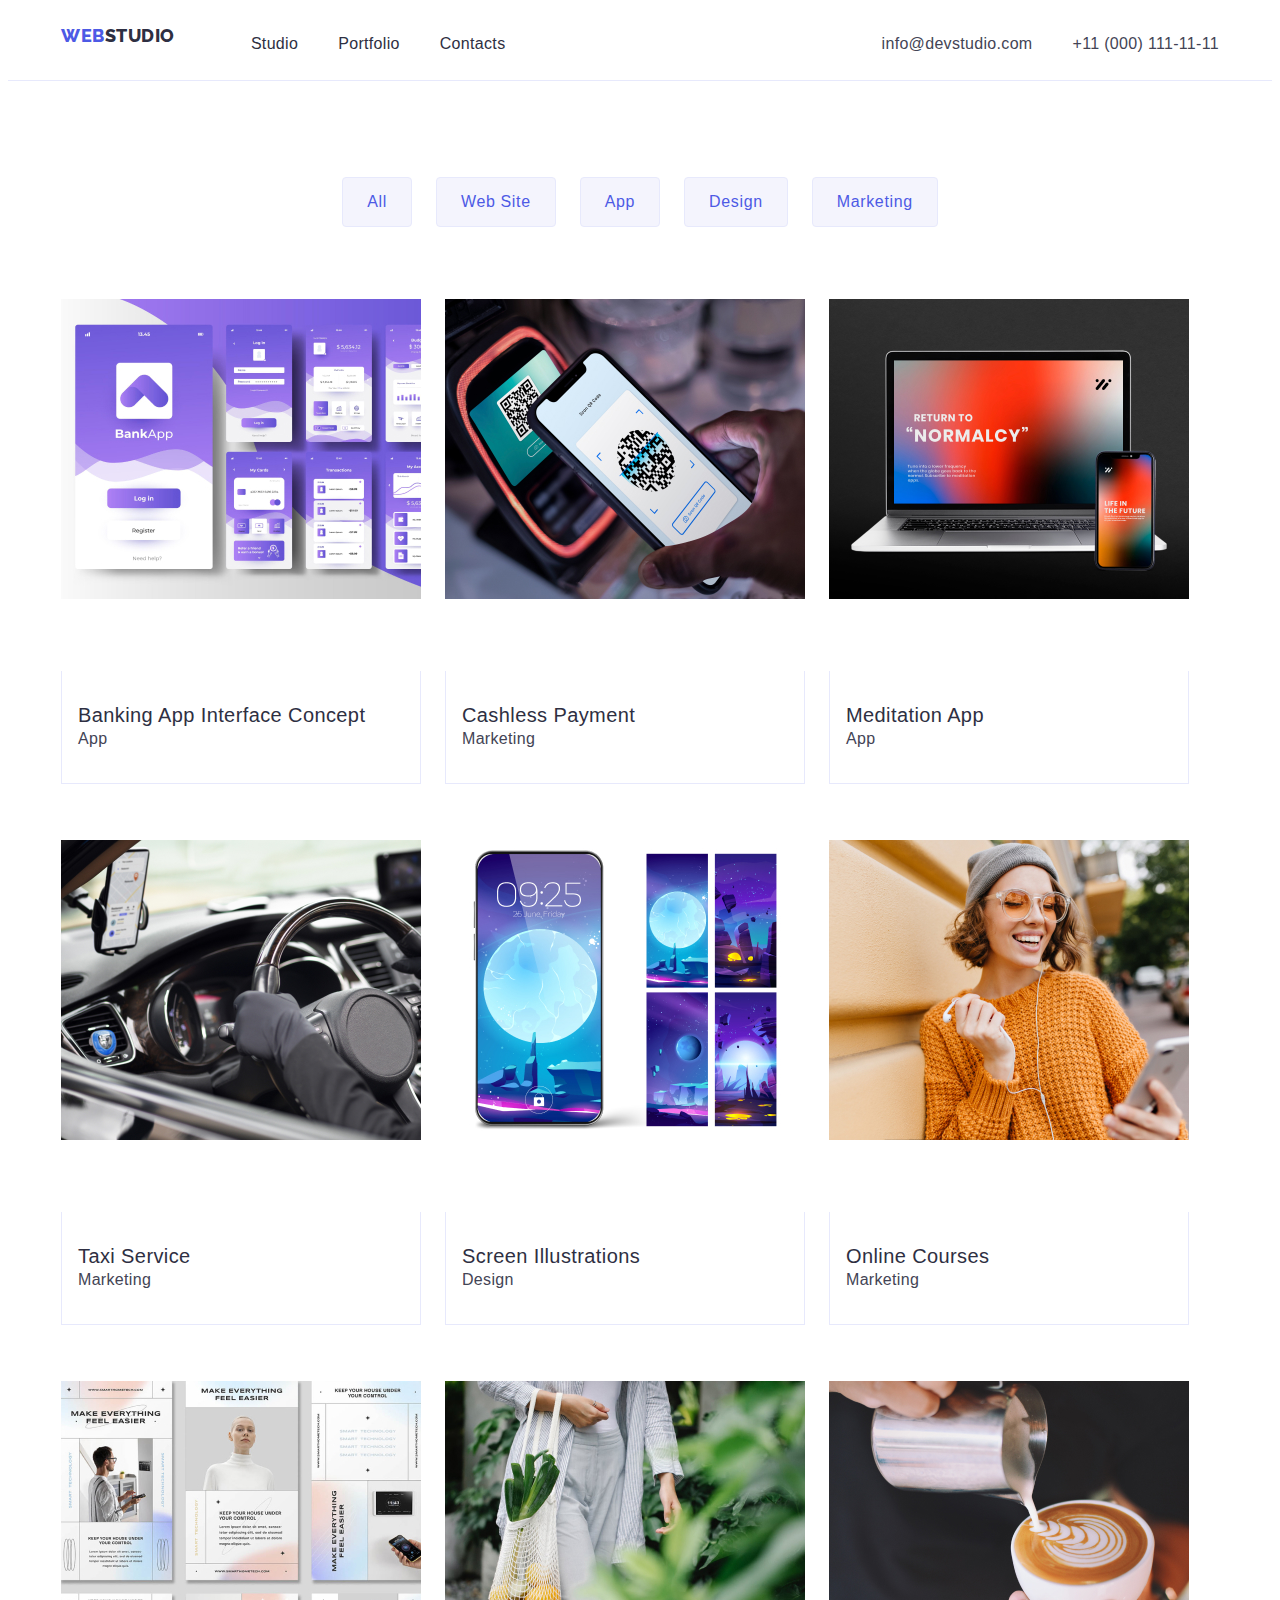
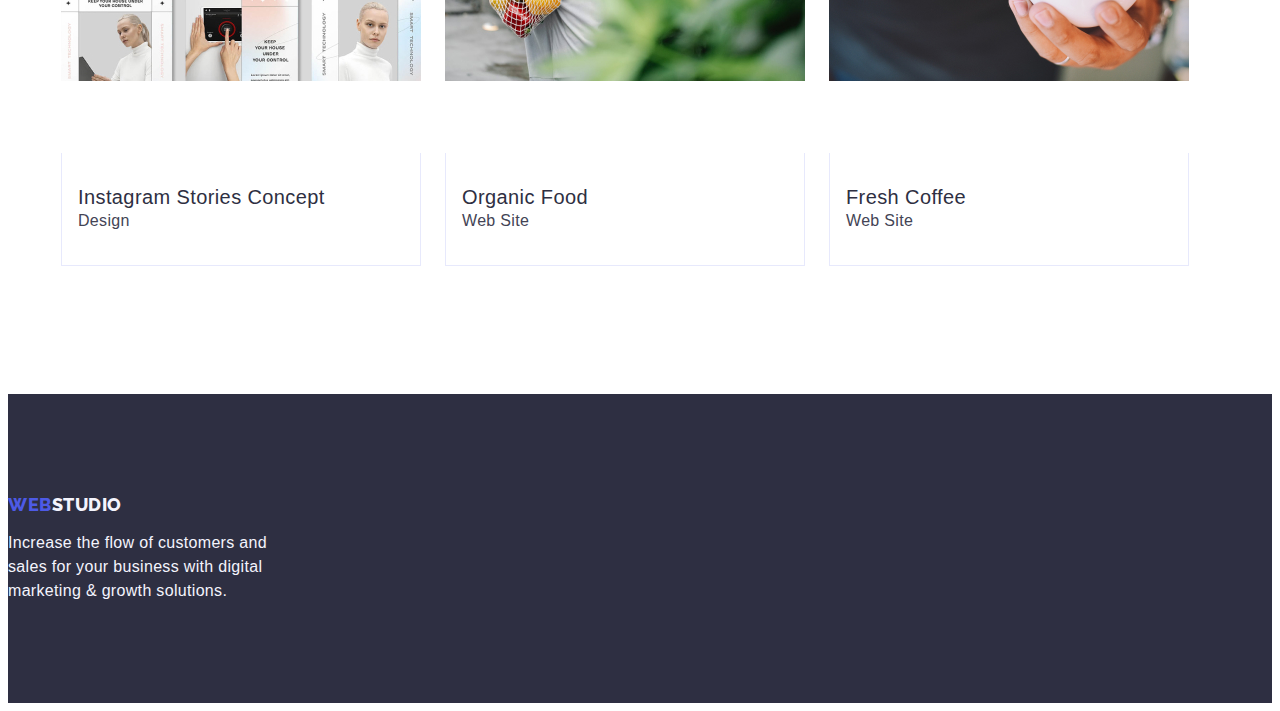
==== portfolio.html @ f322720c "markup add" ====
<!DOCTYPE html>
<html lang="en">

<head>
  <meta charset="UTF-8" />
  <meta http-equiv="X-UA-Compatible" content="IE=edge" />
  <meta name="viewport" content="width=device-width, initial-scale=1.0" />
  <link rel="preconnect" href="https://fonts.googleapis.com">
  <link rel="preconnect" href="https://fonts.gstatic.com" crossorigin>
  <link href="https://fonts.googleapis.com/css2?family=Raleway:wght@800family=Roboto:wght@400;500;700;900display=swap"
    rel="stylesheet">
  <link rel="stylesheet" href="https://cdnjs.cloudflare.com/ajax/libs/modern-normalize/2.0.0/modern-normalize.min.css"
    integrity="sha512-4xo8blKMVCiXpTaLzQSLSw3KFOVPWhm/TRtuPVc4WG6kUgjH6J03IBuG7JZPkcWMxJ5huwaBpOpnwYElP/m6wg=="
    crossorigin="anonymous" referrerpolicy="no-referrer">
    <link rel="stylesheet" href="./css/styles.css" />
  <title>WebStudio</title>

</head>
  
  <header class="header-class">
    <div class="container header-item">
    <nav class="nav-item">
      <a class="logo link" href="./index.html">Web<span class="logo-color">Studio</span></a>
      <ul class="header-menu-list list">
        <li><a class="list-a link" href="./index.html">Studio</a></li>
        <li><a class="list-a link" href="./portfolio.html">Portfolio</a></li>
        <li><a class="list-a link" href="">Contacts</a></li>
      </ul>
     </nav>
    <address class="address">
      <ul class="header-address-list list">
        <li>
          <a class="list-b link" href="mailto:info@devstudio.com">info@devstudio.com</a>
        </li>
        <li>
          <a class="list-b link" href="tel:+110001111111">+11 (000) 111-11-11</a>
        </li>
      </ul>
    </address>
    </div>
  </header>
  <main>
    <!--hero-->
    <section class="prof-section">
      <div class="hero-prof-item container">
<h1 hidden class="hidden-section">portfolio</h1>
<ul class="website list">
  <li class="portf-desing"><button class="desing-all" type="button">All</button></li>
  <li class="portf-desing"><button class="desing-all" type="button">Web Site</button></li>
  <li class="portf-desing"><button class="desing-all" type="button">App</button></li>
  <li class="portf-desing"><button class="desing-all" type="button">Design</button></li>
  <li class="portf-desing"><button class="desing-all" type="button">Marketing</button></li>
</ul>

<!--section 2-->
<ul class="for list">
  <li class="second-app">
    <a class="link" href="">
      <img src="./images/portflu-1.jpg" alt="interface" width="360" height="300">
      <div class="app-conteiner">
<h2 class="card-name">Banking App Interface Concept</h2>
<p class="card-paragraf">App</p>

      </div>
      
    </a>
  </li>
  <li class="second-app">
    <a class="link" href="">
      <img src="./images/portflu-2.jpg" alt="interface" width="360" height="300">
      <div  class="app-conteiner">
<h2 class="card-name">Cashless Payment</h2>
<p class="card-paragraf">Marketing</p>
      </div>
      

    </a>
  </li>
  <li class="second-app">
    <a class="link" href="">
      
      <img src="./images/portflu-3.jpg" alt="interface" width="360" height="300">
  <div class="app-conteiner">
<h2 class="card-name">Meditation App</h2>
<p class="card-paragraf">App</p>
   </div>
      

    </a>
  </li>
  <li class="second-app">
    <a class="link" href="">
      <img src="./images/portflu-4.jpg" alt="interface" width="360" height="300">
      <div  class="app-conteiner">
<h2 class="card-name">Taxi Service</h2>
<p class="card-paragraf">Marketing</p>
      </div>
      

    </a>
  </li>
  <li class="second-app">
    <a class="link" href="">
      <img src="./images/portflu-5.jpg" alt="interface" width="360" height="300">
      <div  class="app-conteiner">
<h2 class="card-name">Screen Illustrations</h2>
<p class="card-paragraf">Design</p>
      </div>
      

    </a>
  </li>
  <li class="second-app">
    <a class="link" href="">
      <img src="./images/portflu-6.jpg" alt="interface" width="360" height="300">
      <div  class="app-conteiner">
<h2 class="card-name">Online Courses</h2>
<p class="card-paragraf">Marketing</p>
      </div>
      

    </a>
  </li>
  <li class="second-app">
    <a class="link" href="">
      <img src="./images/portflu-7.jpg" alt="interface" width="360" height="300">
      <div  class="app-conteiner">
<h2 class="card-name">Instagram Stories Concept</h2>
<p class="card-paragraf">Design</p>
      </div>
      

    </a>
  </li>
  <li class="second-app">
    <a class="link" href="">
      <img src="./images/portflu-8.jpg" alt="interface" width="360" height="300">
      <div  class="app-conteiner">
<h2 class="card-name">Organic Food</h2>
<p class="card-paragraf">Web Site</p>
      </div>
      

    </a>
  </li>
  <li class="second-app">
    <a class="link" href="">
      <img src="./images/portflu-9.jpg" alt="interface" width="360" height="300">
      <div  class="app-conteiner">
<h2 class="card-name">Fresh Coffee</h2>
<p class="card-paragraf">Web Site</p>
      </div>
     

    </a>
  </li>
</ul>
      </div>
   </section>
  
  
  </main>
  <footer class="footer-page">
      
        <a class="logo link" href="./index.html">Web<span class="logo-footer">Studio</span></a>
        <p class="footer-text">
          Increase the flow of customers and sales for your business with digital
          marketing & growth solutions.
        </p>
  </footer>
---- css/styles.css ----
:root{
  --grey: #434455;
--background-color:#2e2f42;

}
.header-class{
  border-bottom: 1px solid #e7e9fc;
  background-color: #ffffff;
}
.container{
  width: 1158px;
  margin: 0 auto;
  padding: 0 15px;
}
.visually-hidden{
  position: absolute;
  width: 1px;
  height: 1px;
  margin: -1px;
  border: 0;
  padding: 0;
  white-space: nowrap;
  clip-path: inset(100%);
  clip: rect(0 0 0 0);
  overflow: hidden;
}
img{
  display: block;
  margin-bottom: 72px;
}
ul,
ol {
  margin: 0;
  padding: 0;
}
p,
h1,
h2,
h3,
h4,
h5,
h6 {
  margin: 0;
}

.nav-item{
  display: flex;
  align-items: center;
}





/*body*/

body{font-family:"Roboto",sans-serif ;
color: #434455;
background-color: #ffffff ;}

/*header,logo,menu*/

.logo{
  font-family:"Raleway",sans-serif;
  font-weight: 800;
  font-size: 18px;
  font-style: normal;
  line-height: 1.17;
  letter-spacing: 0.03em;
  text-transform: uppercase;
  color: #4d5ae5;
  text-decoration: none;
  margin-right: 76px;
}
.link{text-decoration: none;}

.link:hover{
  color:#404bbf ;
}
.link:focus{
color: #404bbf;
}

.logo-color{color:#2e2f42;
  
}


.list-a{
  display: block;
font-weight: 500;
font-size: 16px;
line-height: 1.5;
letter-spacing: 0.02em;
color: var(--background-color);
padding-top: 24px;
padding-bottom: 24px;
}

.list-b{
  font-family: "Roboto", sans-serif;
  font-weight: 400;
  font-style: normal;
font-size: 16px;
line-height: 1.5;
letter-spacing: 0.02em;
color: var(--grey);
}

.list-a:hover{
  color: #404bbf;
}
.list-a:focus{
  color: #404bbf;
}
.header-menu-list{
    display: flex;
    gap: 40px;
}
.header-address-list{
display: flex;
  gap: 40px;
}

.address-list{
  display: flex;
    gap: 40px;
}
.features-list{
  display: flex;
    gap: 40px;
}
.section-img-list{
  display: flex;
    gap: 24px;
    justify-content: center;
}
.section-format-list{
  display: flex;
    gap: 24px;
    justify-content: center;

}

.header-item{
  display: flex;
  align-items: center;
}



/*address*/

.address{
margin-left: auto;
font-style: normal;

 }
/*section1*/


.section-one{
  background-color: #2e2f42;
  padding-top: 188px;
  padding-bottom: 188px;

  }
  .section-effective{
    font-size: 56px;
    line-height: 1.07;
    letter-spacing: 0.02em;
    text-align: center;
    color: #ffffff;
    max-width: 496px;
    margin-left: auto;
    margin-right: auto;
  }
  .section-but{
  
    background-color: #4D5AE5;
    font-family:"Roboto",sans-serif;
    font-style: normal;
    font-weight: 500;
    font-size: 16px;
    line-height: 1.5;
    letter-spacing:0.04em;
    color:#ffffff;
    cursor: pointer;
    min-width: 169px;
    height: 56px;
    border: none;
    border-radius: 4px;
    display: block;
    margin-left: auto;
    margin-right: auto ;
    margin-top: 48px;
  }
  .section-but:hover{
    background-color:#404BBF ;
  }
    .section-but:focus{
      background-color:#404BBF ;
    }
  .features-title{
    font-weight: 500;
    font-size: 20px;
    line-height: 1.2;
    letter-spacing: 0.02em;
    color: #2e2f42;
    margin-bottom: 8px;
  }

  
  /*section-2*/
  .features-item{
    width: calc((100% - 72px) / 4);
  }
  .section-two{
    padding-top: 120px;
    padding-bottom: 120px;
  }


  .features-head{
    font-weight: 500;
      font-size: 20px;
      line-height: 1.2;
      letter-spacing: 0.02em;
      color: #2e2f42;
      margin-bottom: 8px;
  }

.features-text{line-height: 1.5;
  letter-spacing: 0.02em; }


/*section-3*/
.section-work{
  padding-bottom: 120px;
}
.section-work-picture{
  width: calc((100% - 48px) / 3);
}

.section-img{
  margin-bottom: 72px;
  font-size: 36px;
  letter-spacing: 0.02em;
  line-height: 1.11;
  text-align: center;
  text-transform: capitalize;
  color: #2e2f42;
  background-color: #ffffff;
}
/*section-4*/
.list{
 list-style: none;

  }

.section-format-img{
  background-color: #F4F4FD;
  padding: 120px 0;
}
.section-format-work {
  margin-bottom: 72px;
  font-size: 36px;
    line-height: 1.11;
    letter-spacing: 0.02em;
    text-transform: capitalize;
    color: var(--title-color);
    text-align: center;
}
.section-picter{
  background-color: #FFFFFF;
  width: calc((100% - 72px) / 4);
    border-radius: 0px 0px 4px 4px;
  }

.name-position{
  text-align: center;
  padding: 32px 16px;
  
}
/*--portfolio--*/
.prof-section{
  padding-top: 96px;
  padding-bottom: 120px;
  padding: 96px 0 120px 0
}
.website{
  display: flex;
  justify-content: center;
  gap: 24px;
  margin-bottom: 72px
}
.desing-all{
  padding: 12px 24px;
  border: 1px solid #e7e9fc;
  border-radius: 4px;
}
.desing-all:hover{
  border: 1px solid transparent;
}
.desing-all:focus{
  border: 1px solid transparent;
}
.for{
  display: flex;
  flex-wrap: wrap;
  column-gap: 24px;
  row-gap: 48px;
}
.app-conteiner{
  padding: 32px 16px;
  border: 1px solid #e7e9fc;
  border-top: none;
  margin-bottom: 8px;
}


/*Footer*/
.logo{
  display: inline-block;
  margin-bottom: 16px;
}



.logo-footer{
  color: #F4F4FD;
}
.footer-text{
  color: #F4F4FD;
  font-size: 16px;
  line-height: 1.5;
  letter-spacing: 0.02em;
  max-width: 264px;
}
.desing-all{font-family: "Roboto", sans-serif;
  font-weight: 500;
  font-size: 16px;
  line-height: 1.5;
  letter-spacing: 0.04em;
  color: #4d5ae5;
  background-color: #F4F4FD;
  cursor: pointer;
}
.desing-all:hover{
  color: #FFFFFF;
  background-color: #404BBF;
}
.desing-all:focus{
  color:  #FFFFFF;
  background-color: #404BBF;
}
.card-name{
  font-weight: 500;
  font-size: 20px;
  line-height: 1.2;
  letter-spacing: 0.02em;
  color: #2e2f42;
}
.card-paragraf{
  line-height: 1.5;
  letter-spacing: 0.02em;
  color:#434455;
   
}
.footer-page{
  background-color: #2e2f42;
  padding: 100px 0;
}
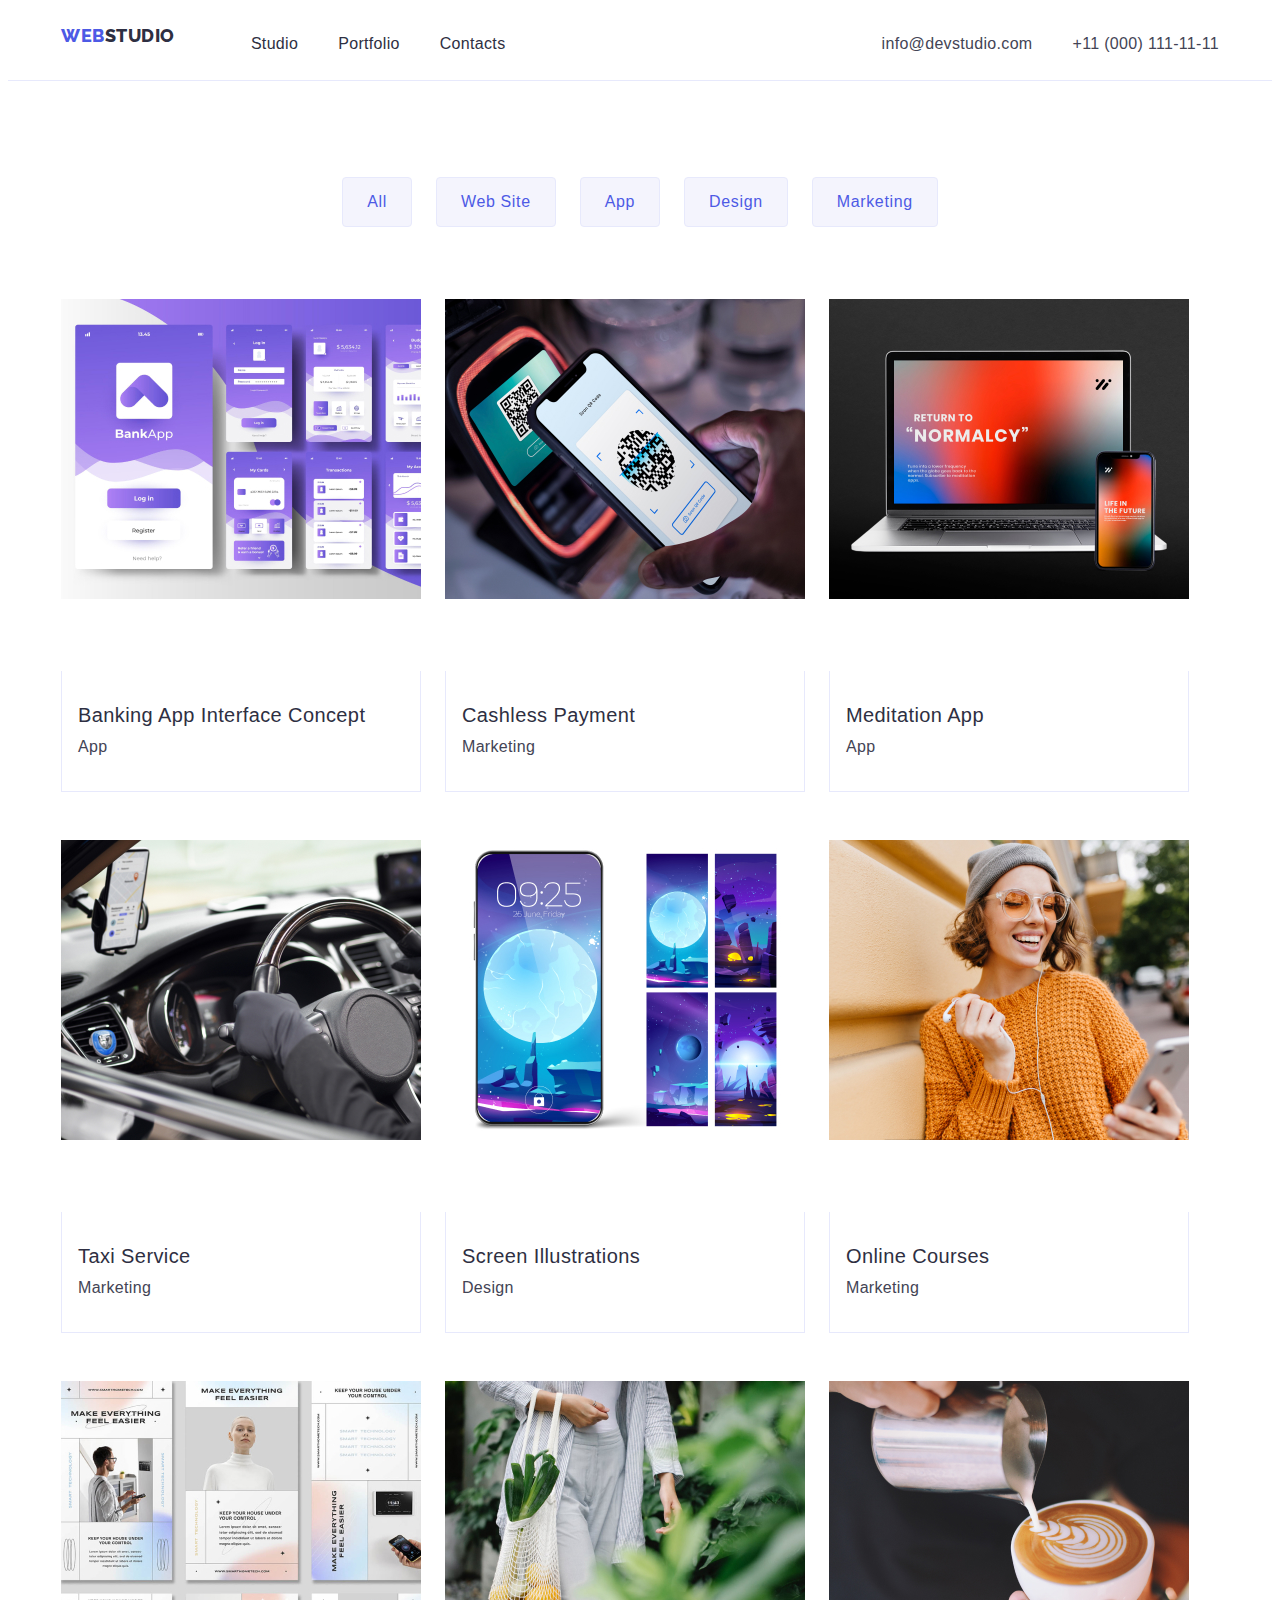
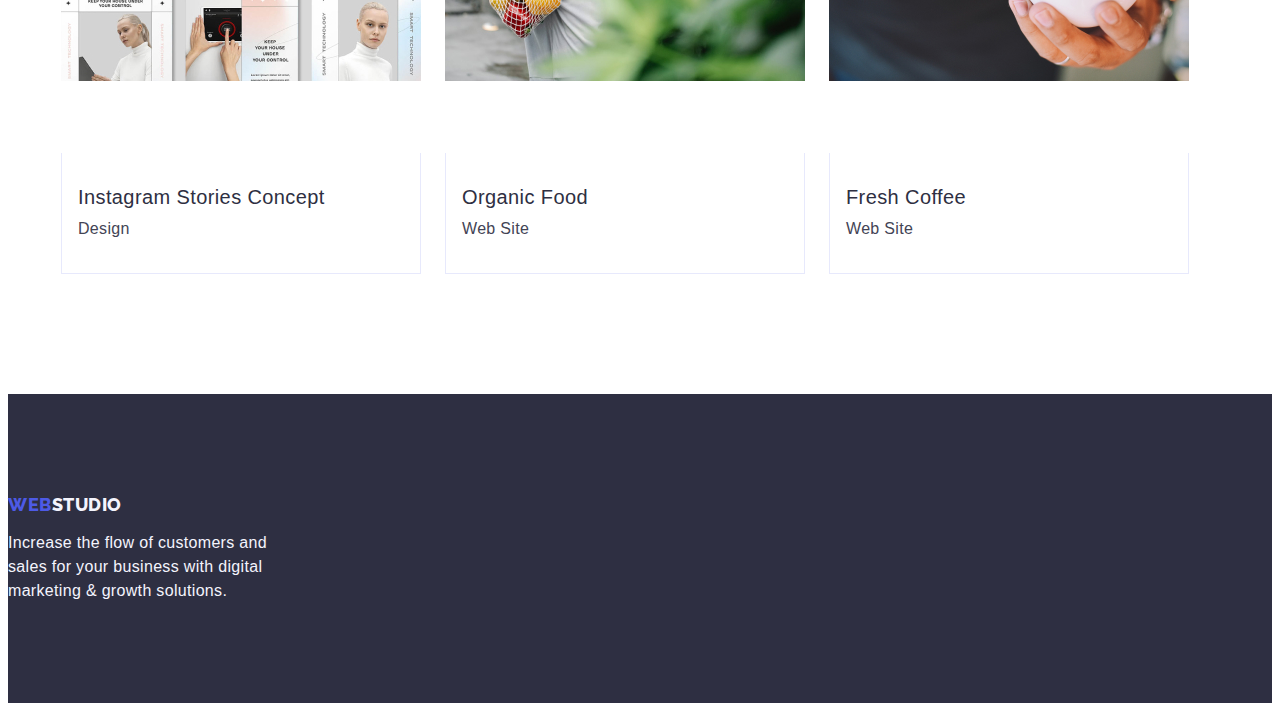
==== commit 6b6fef15: "markup add" ====
--- a/portfolio.html
+++ b/portfolio.html
@@ -43,7 +43,7 @@
     <!--hero-->
     <section class="prof-section">
       <div class="hero-prof-item container">
-<h1 hidden class="hidden-section">portfolio</h1>
+<h1 class="hidden-section visually-hidden">portfolio</h1>
 <ul class="website list">
   <li class="portf-desing"><button class="desing-all" type="button">All</button></li>
   <li class="portf-desing"><button class="desing-all" type="button">Web Site</button></li>
--- a/css/styles.css
+++ b/css/styles.css
@@ -315,8 +315,8 @@
   padding: 32px 16px;
   border: 1px solid #e7e9fc;
   border-top: none;
-  margin-bottom: 8px;
-}
+ }
+
 
 
 /*Footer*/
@@ -360,7 +360,9 @@
   line-height: 1.2;
   letter-spacing: 0.02em;
   color: #2e2f42;
-}
+  margin-bottom: 8px;
+}
+
 .card-paragraf{
   line-height: 1.5;
   letter-spacing: 0.02em;
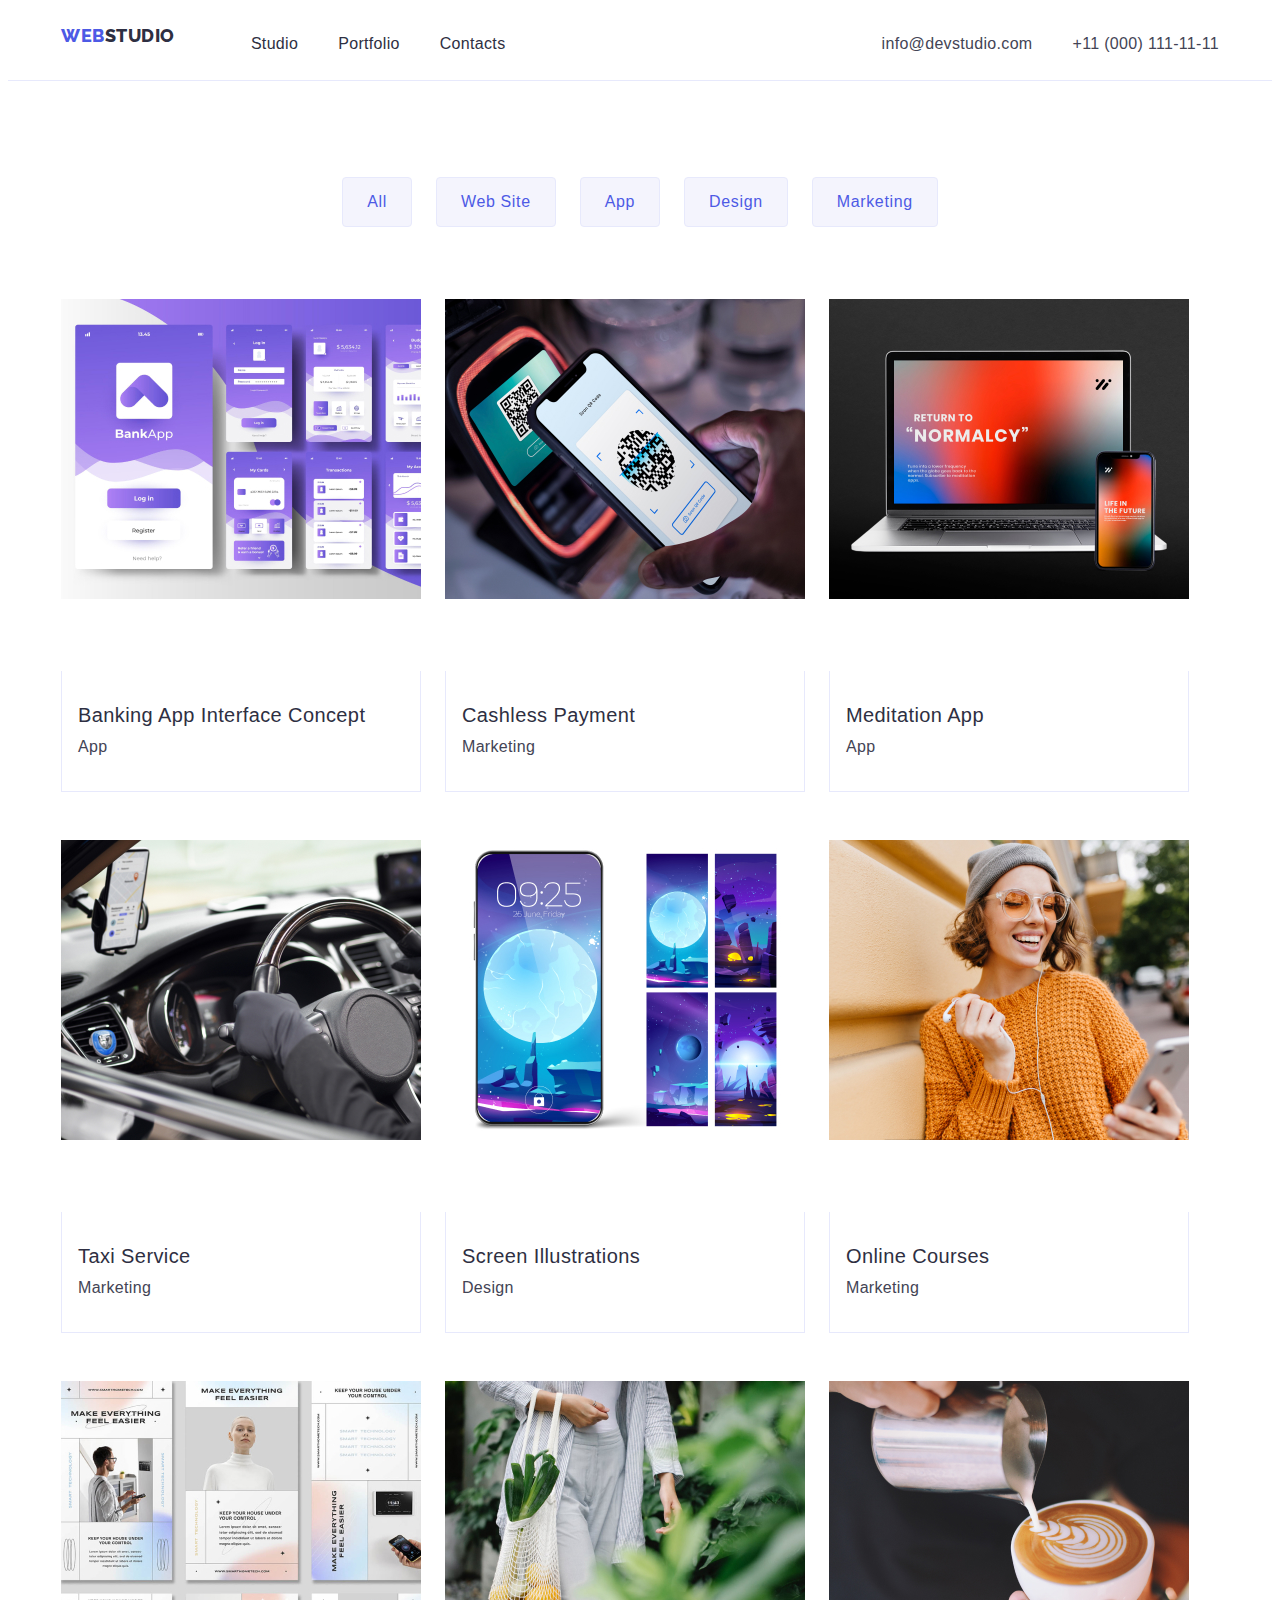
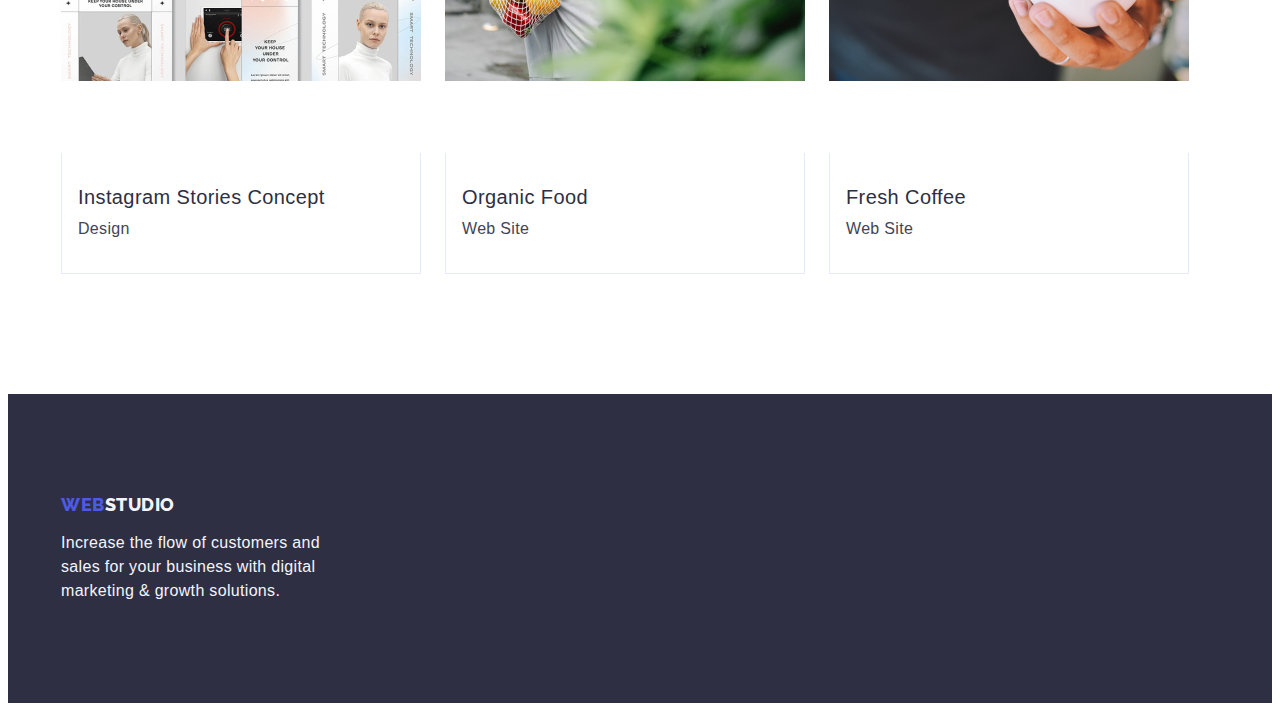
==== commit cc5b1b4c: "markup add" ====
--- a/portfolio.html
+++ b/portfolio.html
@@ -43,7 +43,7 @@
     <!--hero-->
     <section class="prof-section">
       <div class="hero-prof-item container">
-<h1 class="hidden-section visually-hidden">portfolio</h1>
+<h1 class="hidden-section visually-hidden">Portfolio</h1>
 <ul class="website list">
   <li class="portf-desing"><button class="desing-all" type="button">All</button></li>
   <li class="portf-desing"><button class="desing-all" type="button">Web Site</button></li>
@@ -161,10 +161,12 @@
   
   </main>
   <footer class="footer-page">
-      
-        <a class="logo link" href="./index.html">Web<span class="logo-footer">Studio</span></a>
-        <p class="footer-text">
-          Increase the flow of customers and sales for your business with digital
-          marketing & growth solutions.
-        </p>
+      <div class="footer-item container">
+<a class="logo link" href="./index.html">Web<span class="logo-footer">Studio</span></a>
+<p class="footer-text">
+  Increase the flow of customers and sales for your business with digital
+  marketing & growth solutions.
+</p>
+      </div>
+        
   </footer>
--- a/css/styles.css
+++ b/css/styles.css
@@ -12,6 +12,7 @@
   margin: 0 auto;
   padding: 0 15px;
 }
+
 .visually-hidden{
   position: absolute;
   width: 1px;
@@ -24,6 +25,7 @@
   clip: rect(0 0 0 0);
   overflow: hidden;
 }
+
 img{
   display: block;
   margin-bottom: 72px;
@@ -128,7 +130,7 @@
 }
 .features-list{
   display: flex;
-    gap: 40px;
+    gap: 24px;
 }
 .section-img-list{
   display: flex;
@@ -212,6 +214,8 @@
 
   
   /*section-2*/
+  
+
   .features-item{
     width: calc((100% - 72px) / 4);
   }
@@ -319,6 +323,7 @@
 
 
 
+
 /*Footer*/
 .logo{
   display: inline-block;
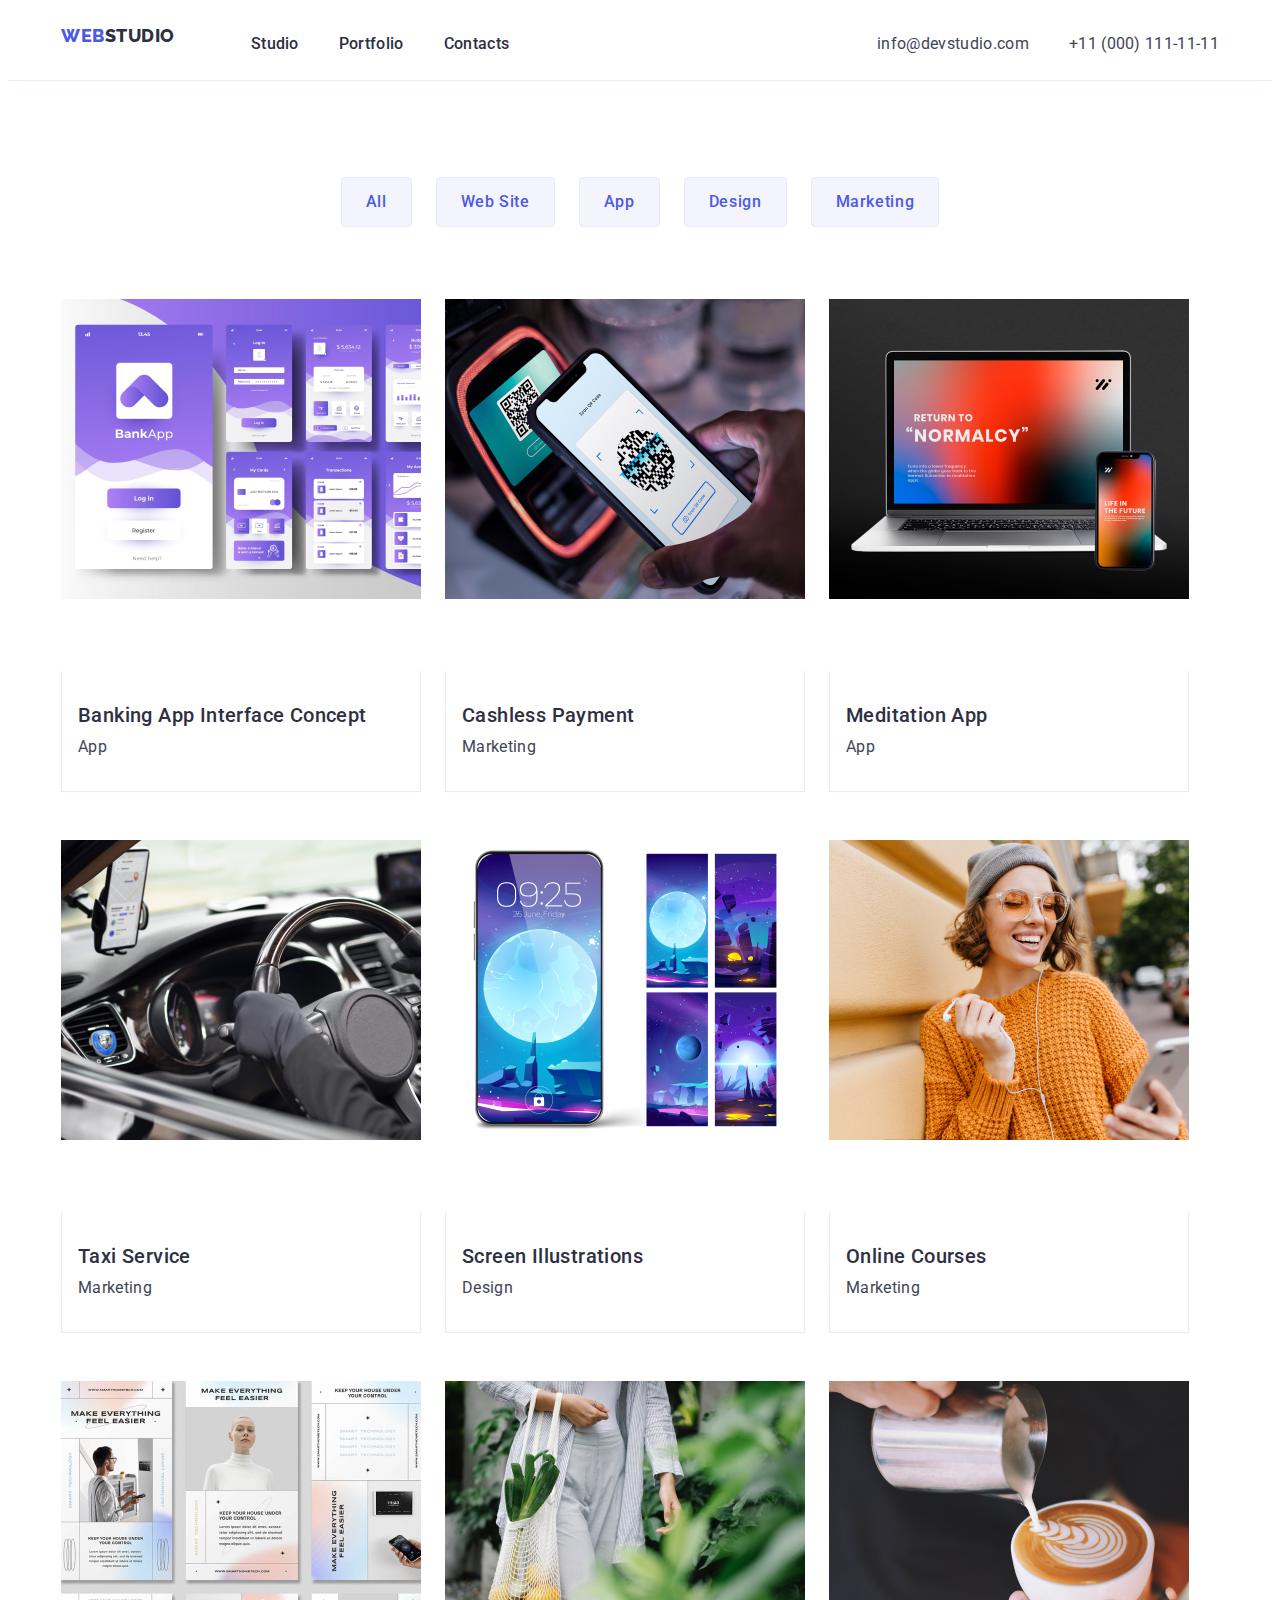
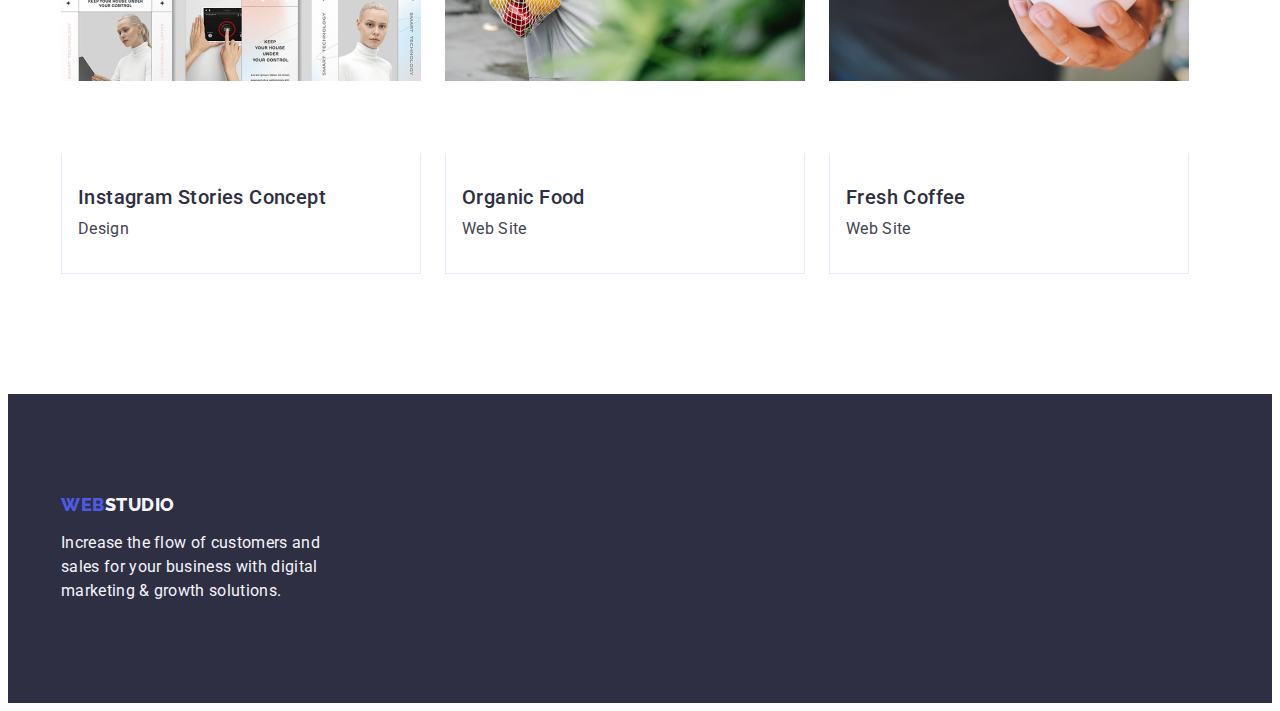
==== commit 5fefa40d: "markup add" ====
--- a/portfolio.html
+++ b/portfolio.html
@@ -5,18 +5,16 @@
   <meta charset="UTF-8" />
   <meta http-equiv="X-UA-Compatible" content="IE=edge" />
   <meta name="viewport" content="width=device-width, initial-scale=1.0" />
-  <link rel="preconnect" href="https://fonts.googleapis.com">
-  <link rel="preconnect" href="https://fonts.gstatic.com" crossorigin>
-  <link href="https://fonts.googleapis.com/css2?family=Raleway:wght@800family=Roboto:wght@400;500;700;900display=swap"
-    rel="stylesheet">
-  <link rel="stylesheet" href="https://cdnjs.cloudflare.com/ajax/libs/modern-normalize/2.0.0/modern-normalize.min.css"
+  <title>WebStudio</title>
+<link rel="preconnect" href="https://fonts.googleapis.com">
+<link rel="preconnect" href="https://fonts.gstatic.com" crossorigin>
+<link href="https://fonts.googleapis.com/css2?family=Raleway:wght@800&family=Roboto:wght@400;500;700;900&display=swap"
+  rel="stylesheet">
+<link rel="stylesheet" href="https://cdnjs.cloudflare.com/ajax/libs/modern-normalize/2.0.0/modern-normalize.min.css"
     integrity="sha512-4xo8blKMVCiXpTaLzQSLSw3KFOVPWhm/TRtuPVc4WG6kUgjH6J03IBuG7JZPkcWMxJ5huwaBpOpnwYElP/m6wg=="
     crossorigin="anonymous" referrerpolicy="no-referrer">
     <link rel="stylesheet" href="./css/styles.css" />
-  <title>WebStudio</title>
-
-</head>
-  
+ </head>
   <header class="header-class">
     <div class="container header-item">
     <nav class="nav-item">
--- a/css/styles.css
+++ b/css/styles.css
@@ -1,6 +1,12 @@
 :root{
   --grey: #434455;
---background-color:#2e2f42;
+    --background-color: #2e2f42;
+    --blu-color: #4d5ae5;
+    --dark-grey: #8e8f99;
+    --white-color: #FFFFFF;
+    --light-green: #31d0aa;
+    --light-white: #f4f4fd;
+    --dark-blu: #404bbf;
 
 }
 .header-class{
@@ -76,18 +82,9 @@
 }
 .link{text-decoration: none;}
 
-.link:hover{
-  color:#404bbf ;
-}
-.link:focus{
-color: #404bbf;
-}
-
 .logo-color{color:#2e2f42;
   
 }
-
-
 .list-a{
   display: block;
 font-weight: 500;
@@ -109,12 +106,13 @@
 color: var(--grey);
 }
 
-.list-a:hover{
+.list-a:hover,
+.list-a:focus,
+.list-b:hover,
+.list-b:focus {
   color: #404bbf;
 }
-.list-a:focus{
-  color: #404bbf;
-}
+  
 .header-menu-list{
     display: flex;
     gap: 40px;
@@ -203,19 +201,9 @@
     .section-but:focus{
       background-color:#404BBF ;
     }
-  .features-title{
-    font-weight: 500;
-    font-size: 20px;
-    line-height: 1.2;
-    letter-spacing: 0.02em;
-    color: #2e2f42;
-    margin-bottom: 8px;
-  }
-
-  
-  /*section-2*/
-  
-
+
+   /*section-2*/
+  
   .features-item{
     width: calc((100% - 72px) / 4);
   }
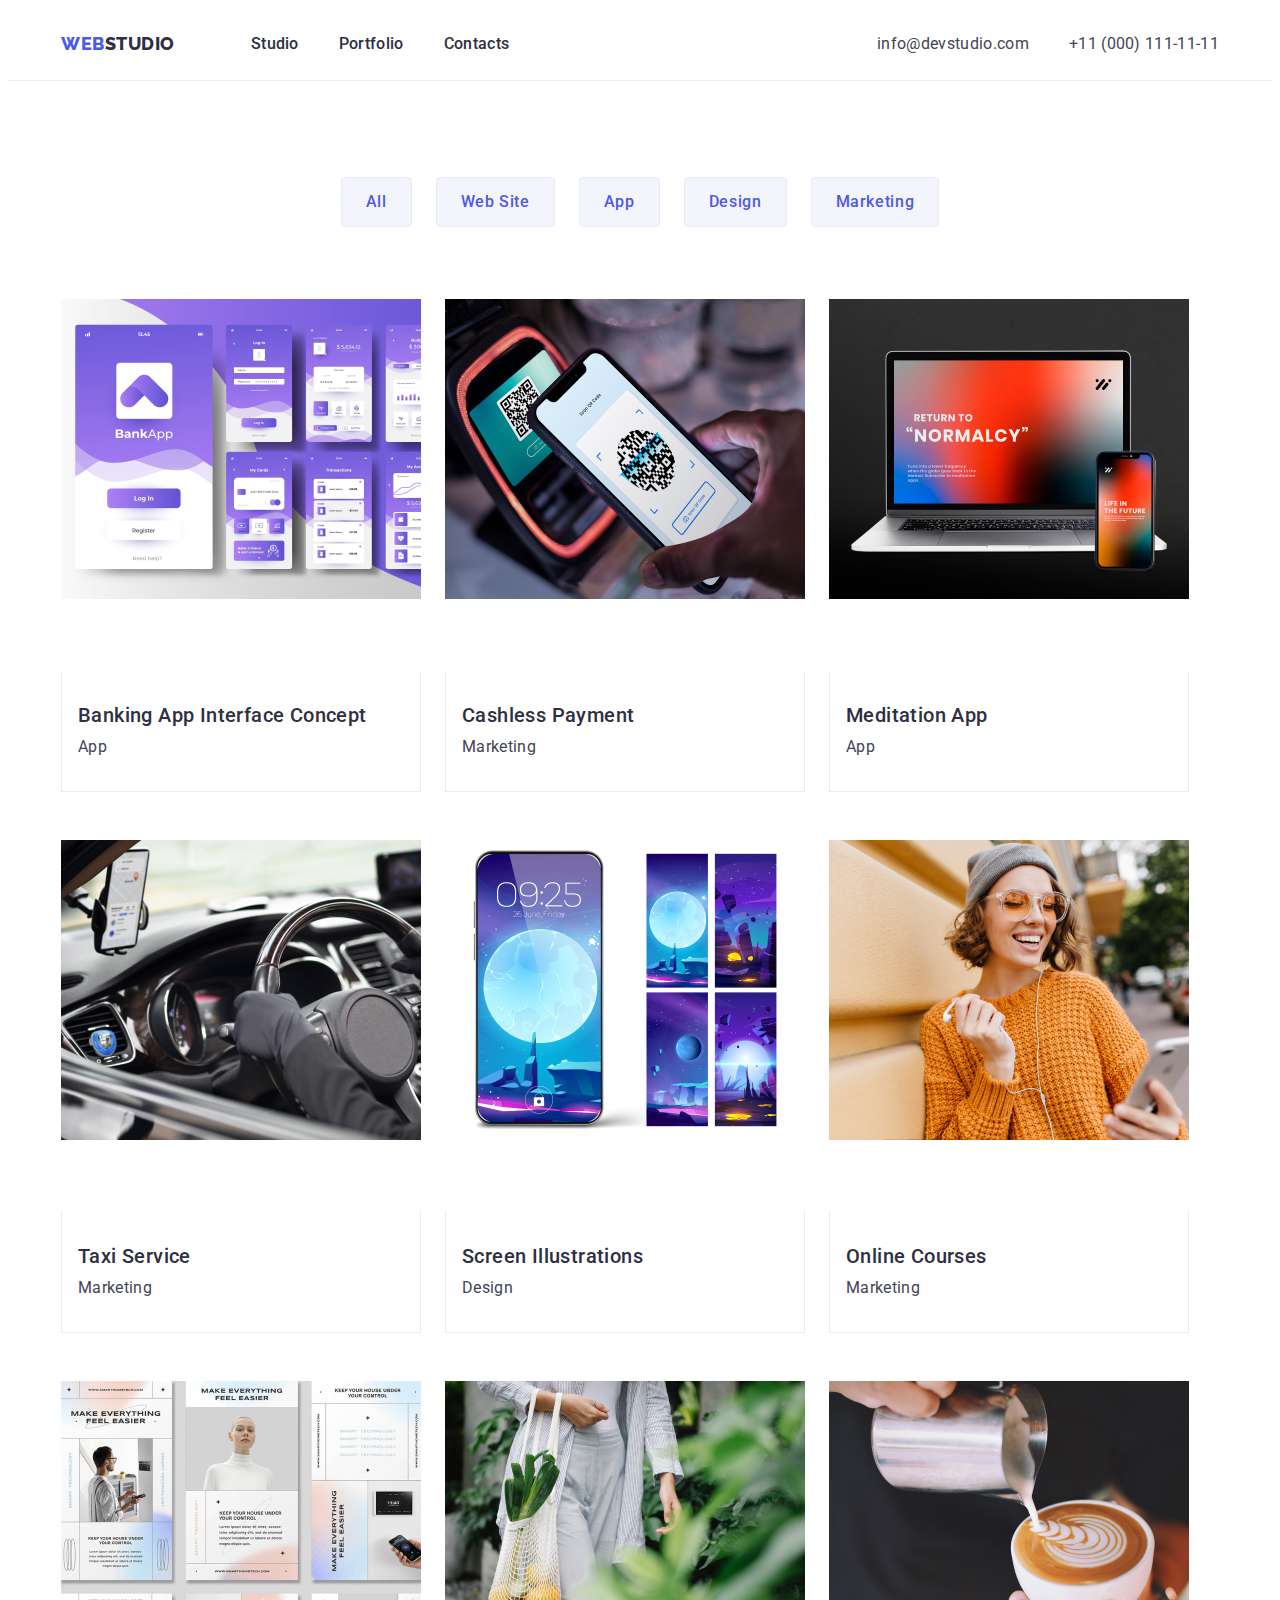
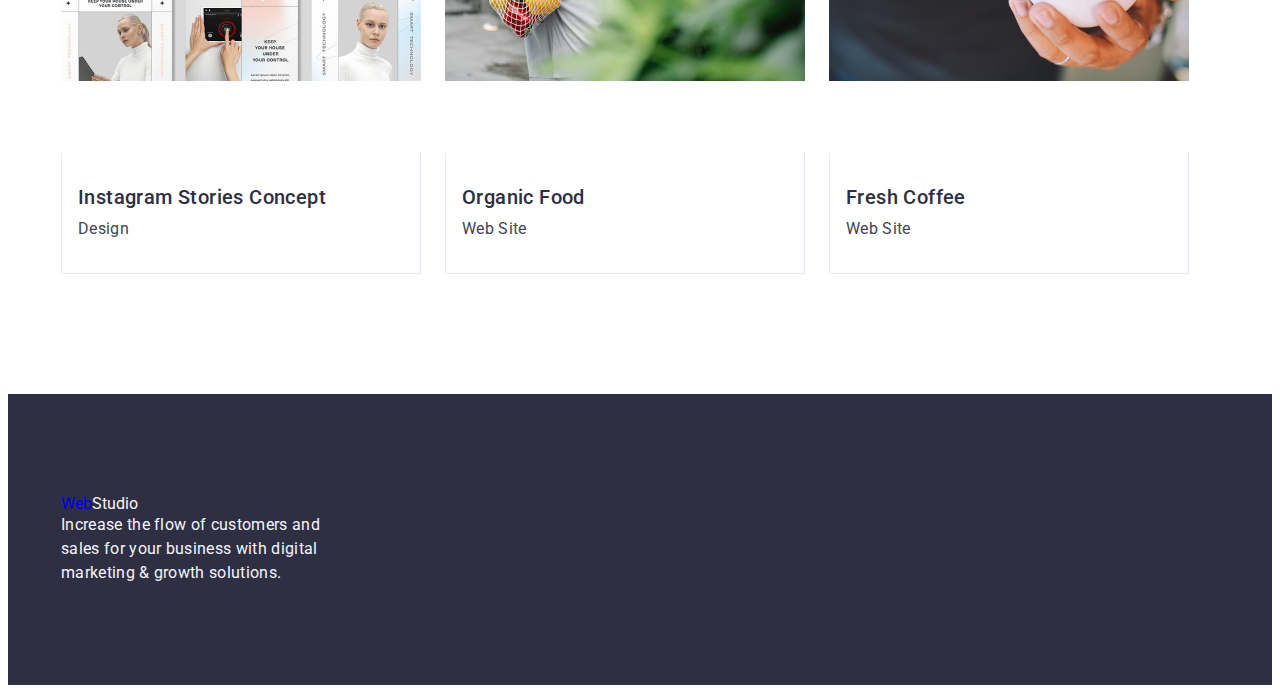
==== commit 33a4653a: "markup add" ====
--- a/portfolio.html
+++ b/portfolio.html
@@ -160,7 +160,7 @@
   </main>
   <footer class="footer-page">
       <div class="footer-item container">
-<a class="logo link" href="./index.html">Web<span class="logo-footer">Studio</span></a>
+<a class="logo-foter-item link" href="./index.html">Web<span class="logo-footer">Studio</span></a>
 <p class="footer-text">
   Increase the flow of customers and sales for your business with digital
   marketing & growth solutions.
--- a/css/styles.css
+++ b/css/styles.css
@@ -36,11 +36,13 @@
   display: block;
   margin-bottom: 72px;
 }
+
 ul,
 ol {
   margin: 0;
   padding: 0;
 }
+
 p,
 h1,
 h2,
@@ -55,11 +57,6 @@
   display: flex;
   align-items: center;
 }
-
-
-
-
-
 /*body*/
 
 body{font-family:"Roboto",sans-serif ;
@@ -83,8 +80,8 @@
 .link{text-decoration: none;}
 
 .logo-color{color:#2e2f42;
-  
-}
+  }
+
 .list-a{
   display: block;
 font-weight: 500;
@@ -154,10 +151,8 @@
 .address{
 margin-left: auto;
 font-style: normal;
-
  }
 /*section1*/
-
 
 .section-one{
   background-color: #2e2f42;
@@ -175,6 +170,7 @@
     margin-left: auto;
     margin-right: auto;
   }
+
   .section-but{
   
     background-color: #4D5AE5;
@@ -309,16 +305,11 @@
   border-top: none;
  }
 
-
-
-
 /*Footer*/
-.logo{
+.logo-footer-item{
   display: inline-block;
   margin-bottom: 16px;
 }
-
-
 
 .logo-footer{
   color: #F4F4FD;
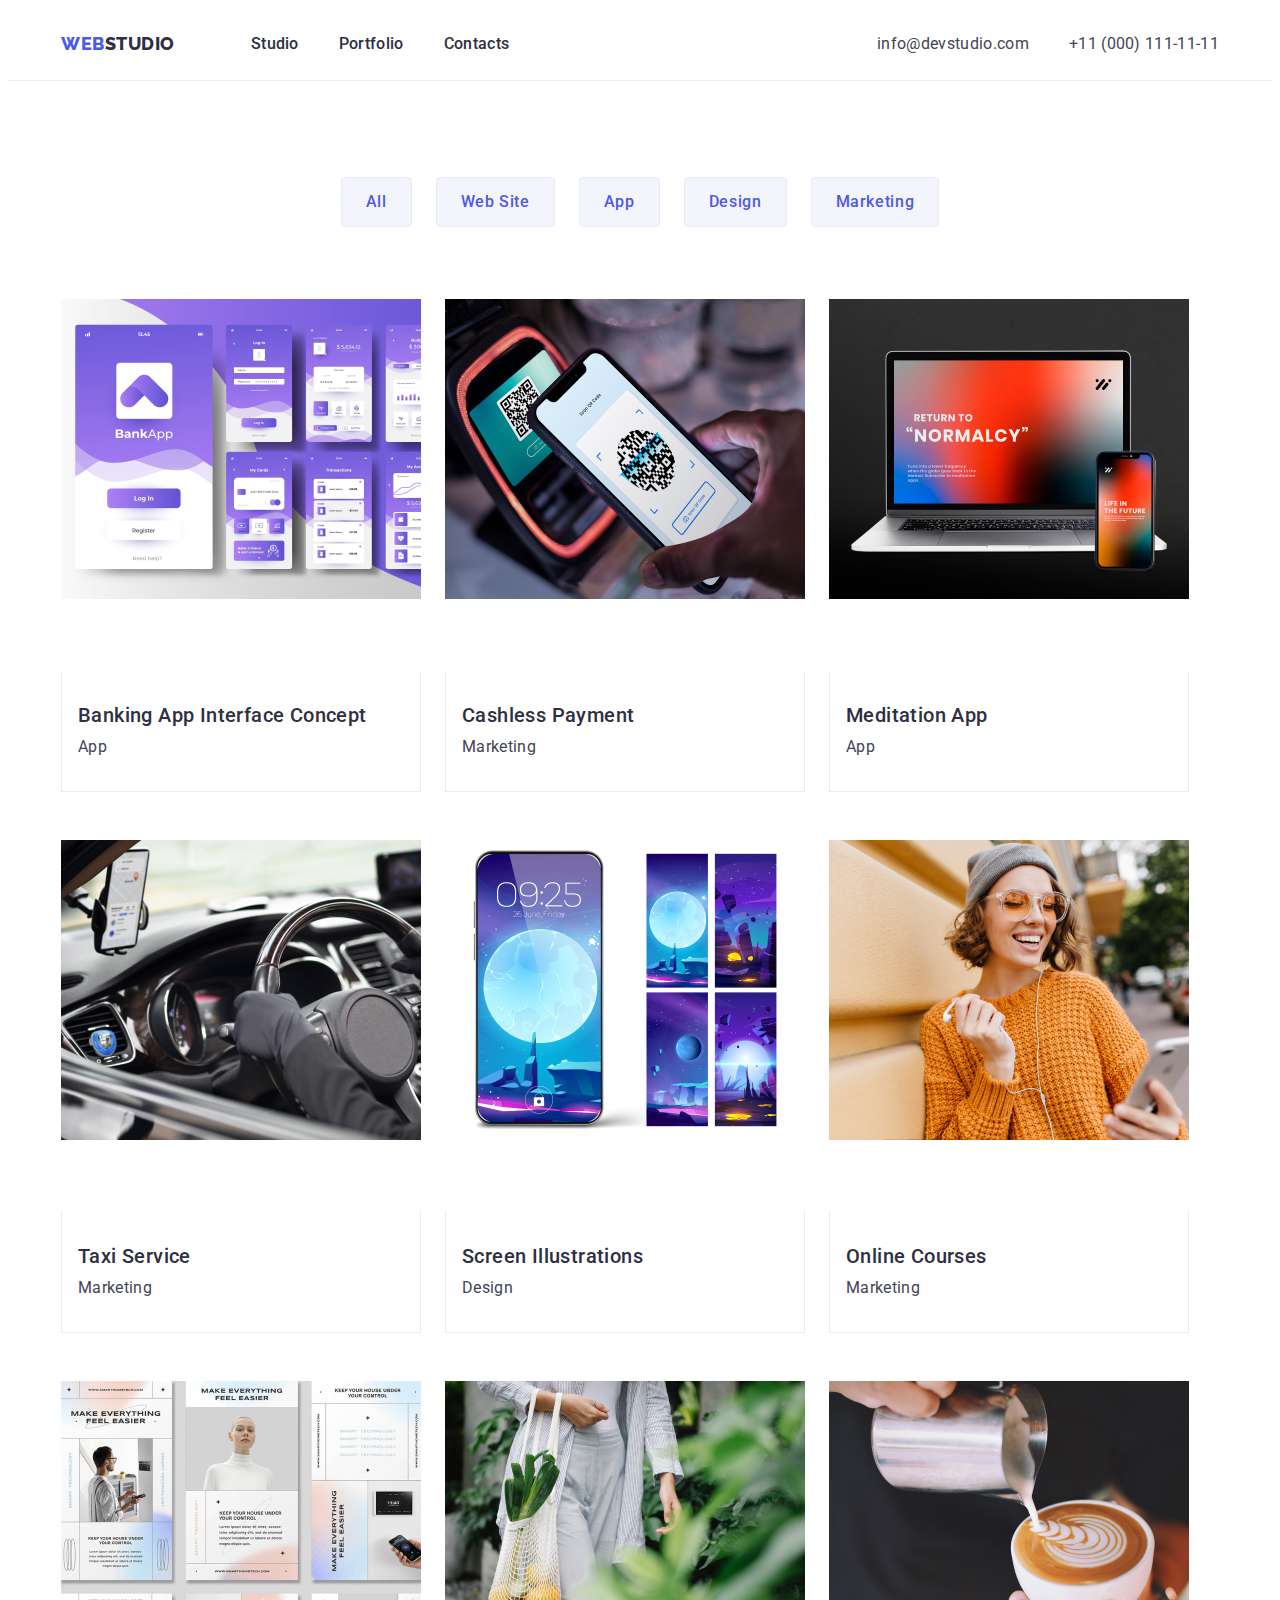
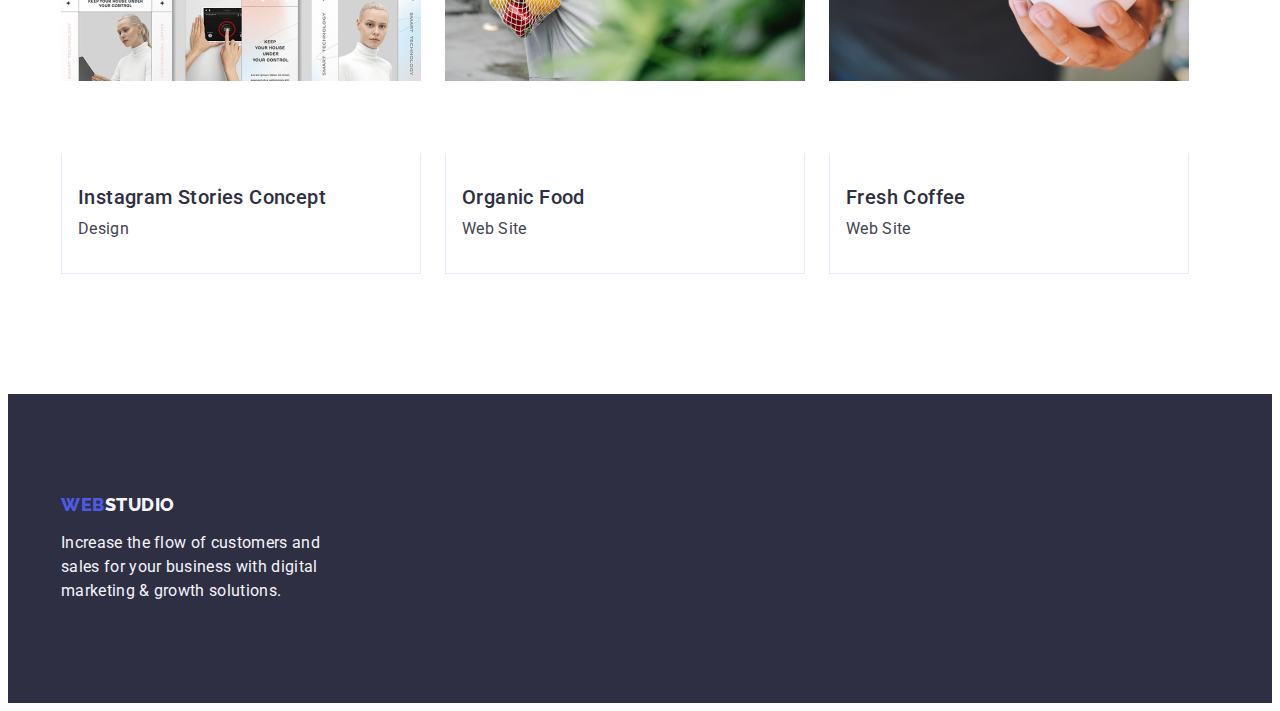
==== commit a5f094f3: "markup add" ====
--- a/portfolio.html
+++ b/portfolio.html
@@ -160,7 +160,7 @@
   </main>
   <footer class="footer-page">
       <div class="footer-item container">
-<a class="logo-foter-item link" href="./index.html">Web<span class="logo-footer">Studio</span></a>
+<a class="logo-footer-item link" href="./index.html">Web<span class="logo-footer">Studio</span></a>
 <p class="footer-text">
   Increase the flow of customers and sales for your business with digital
   marketing & growth solutions.
--- a/css/styles.css
+++ b/css/styles.css
@@ -307,8 +307,16 @@
 
 /*Footer*/
 .logo-footer-item{
-  display: inline-block;
-  margin-bottom: 16px;
+  font-family: "Raleway", sans-serif;
+    font-weight: 800;
+    font-size: 18px;
+    font-style: normal;
+    line-height: 1.17;
+    letter-spacing: 0.03em;
+    text-transform: uppercase;
+    color: #4d5ae5;
+    display: inline-block;
+    margin-bottom: 16px;
 }
 
 .logo-footer{
